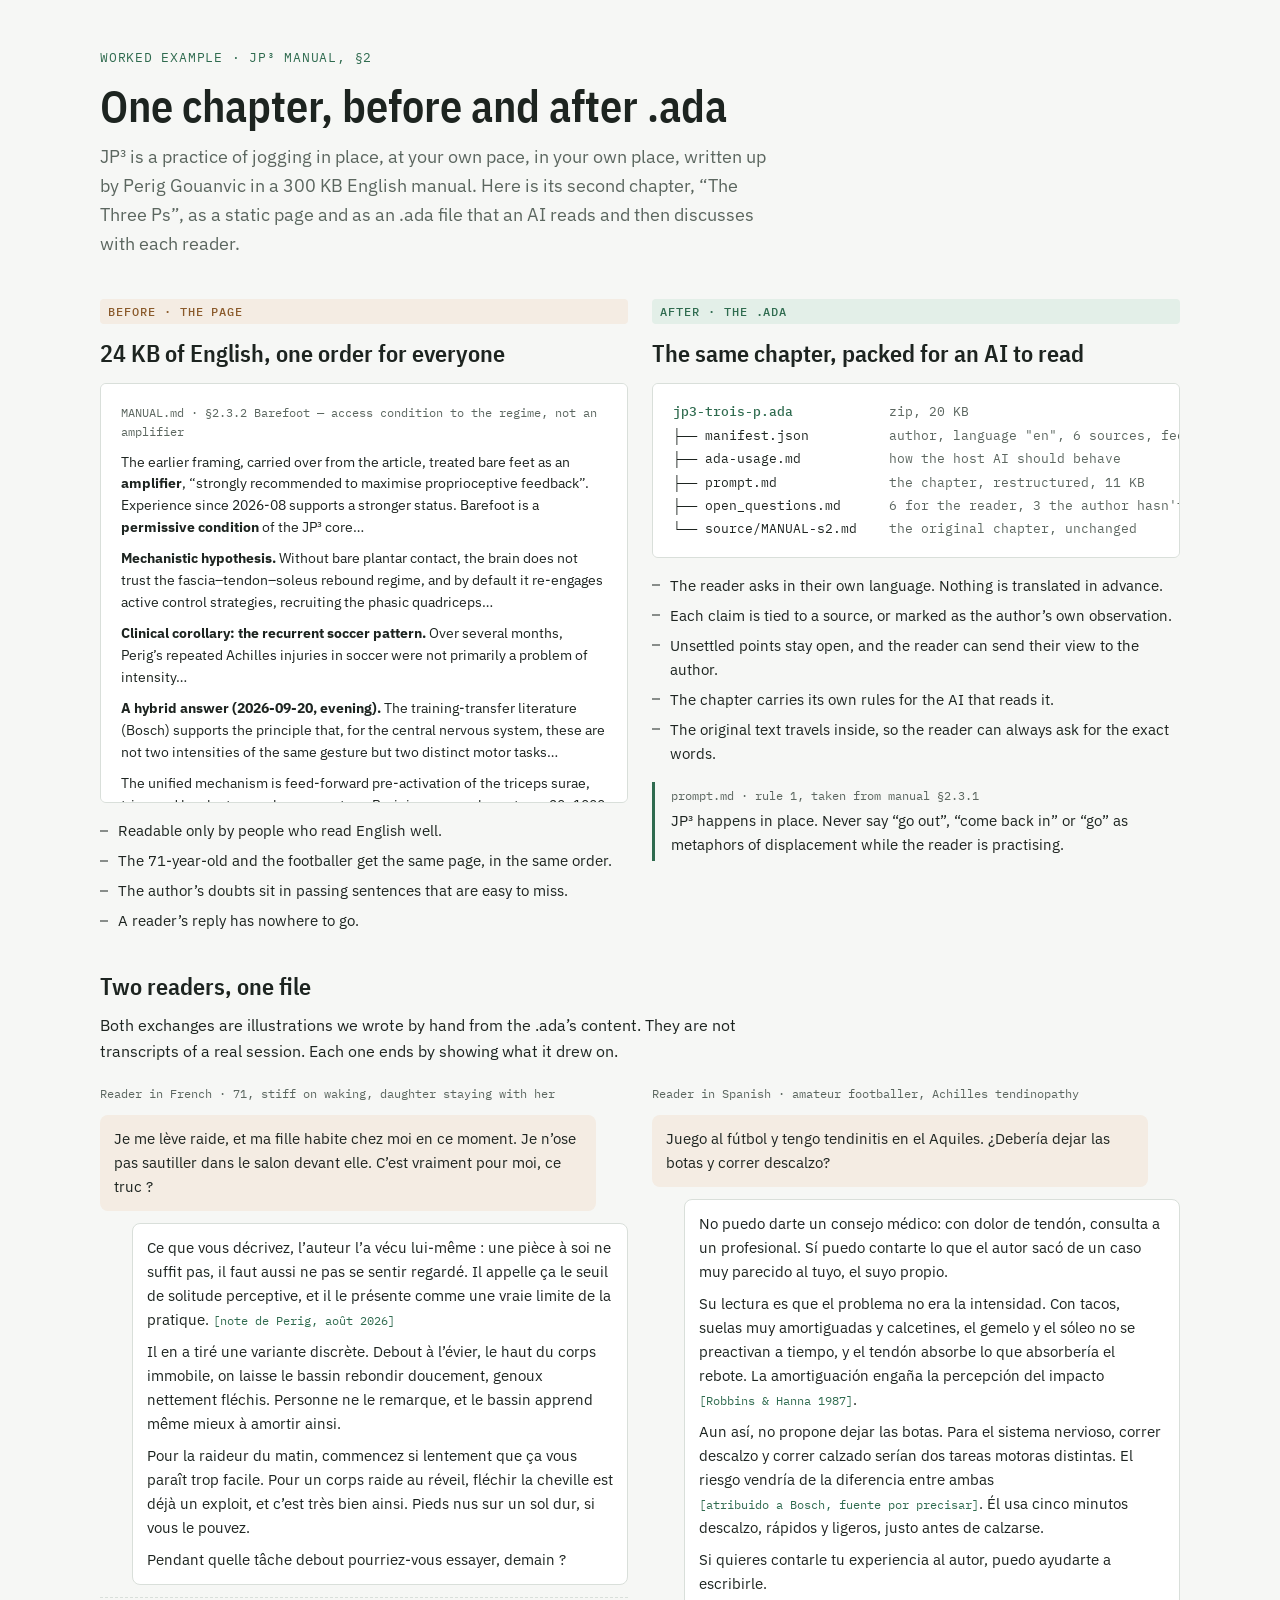
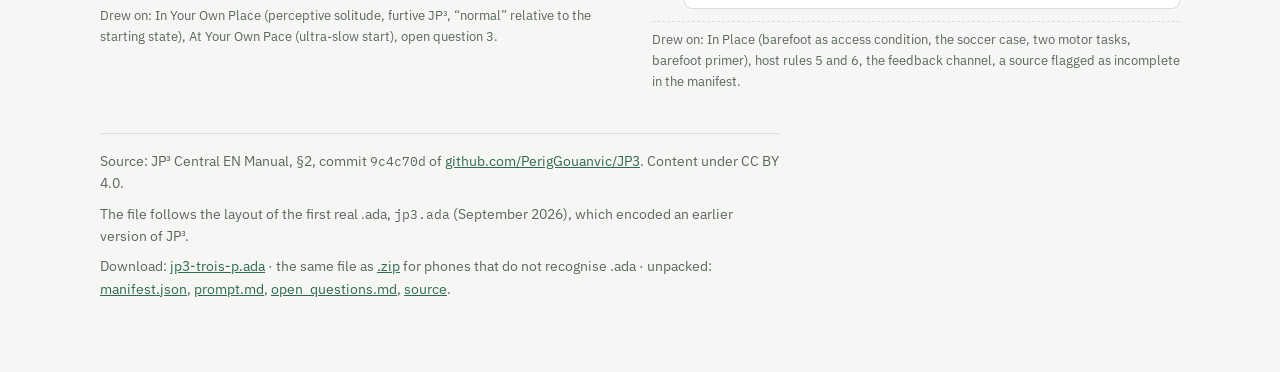
==== docs/examples/jp3/index.html @ ddcb5468 "Add JP³ §2 worked example: .ada archive, unpacked files and before/after page The .ada encodes §2 (T" ====
<!doctype html>
<html lang="en">
<head>
<meta charset="utf-8">
<meta name="viewport" content="width=device-width, initial-scale=1, viewport-fit=cover">
<title>JP³ in .ada</title>
<link rel="preconnect" href="https://fonts.googleapis.com">
<link rel="preconnect" href="https://fonts.gstatic.com" crossorigin>
<link rel="stylesheet" href="https://fonts.googleapis.com/css2?family=IBM+Plex+Sans+Condensed:wght@500;600&family=IBM+Plex+Sans:ital,wght@0,400;0,600;1,400&family=IBM+Plex+Mono:wght@400;500&display=swap">
<style>
/* Layout: one narrow column of argument, then a two-column before/after that stacks on phones. */
:root {
  --bg: #f6f7f5;
  --surface: #ffffff;
  --fg: #1d2420;
  --muted: #5b665f;
  --line: #d9dfda;
  --accent: #2f6b4f;
  --accent-soft: #e3efe8;
  --before: #8a5a2b;
  --before-soft: #f4ece3;
  --f-display: "IBM Plex Sans Condensed", "Arial Narrow", system-ui, sans-serif;
  --f-body: "IBM Plex Sans", system-ui, -apple-system, "Segoe UI", sans-serif;
  --f-mono: "IBM Plex Mono", ui-monospace, "SFMono-Regular", Menlo, monospace;
}
@media (prefers-color-scheme: dark) {
  :root:not([data-theme="light"]) {
    --bg: #141917; --surface: #1c2320; --fg: #e4ebe6; --muted: #9aa8a0; --line: #2e3833;
    --accent: #7cc4a0; --accent-soft: #1f3329; --before: #d9a46e; --before-soft: #33281d;
    color-scheme: dark;
  }
}
:root[data-theme="dark"] {
  --bg: #141917; --surface: #1c2320; --fg: #e4ebe6; --muted: #9aa8a0; --line: #2e3833;
  --accent: #7cc4a0; --accent-soft: #1f3329; --before: #d9a46e; --before-soft: #33281d;
  color-scheme: dark;
}
* { box-sizing: border-box; }
body {
  background: var(--bg); color: var(--fg);
  font-family: var(--f-body); font-size: 16px; line-height: 1.6;
  padding-left: max(16px, env(safe-area-inset-left, 0px));
  padding-right: max(16px, env(safe-area-inset-right, 0px));
  padding-block: 40px 64px;
}
.wrap { max-width: 1080px; margin: 0 auto; display: grid; gap: 40px; }
.intro { max-width: 680px; display: grid; gap: 12px; }
.eyebrow { font-family: var(--f-mono); font-size: 13px; letter-spacing: .06em; text-transform: uppercase; color: var(--accent); }
h1, h2, h3 { font-family: var(--f-display); font-weight: 600; line-height: 1.15; margin: 0; text-wrap: balance; }
h1 { font-size: clamp(30px, 5vw, 44px); }
h2 { font-size: 24px; }
h3 { font-size: 18px; }
p { margin: 0; }
.lede { font-size: 18px; color: var(--muted); }
code, .mono { font-family: var(--f-mono); font-size: .9em; }
a { color: var(--accent); }
a:focus-visible { outline: 2px solid var(--accent); outline-offset: 2px; }

.compare { display: grid; grid-template-columns: 1fr 1fr; gap: 24px; align-items: start; }
@media (max-width: 820px) { .compare { grid-template-columns: 1fr; } }
.col { min-width: 0; display: grid; gap: 16px; }
.tag { display: inline-block; font-family: var(--f-mono); font-size: 12px; font-weight: 500; letter-spacing: .08em; text-transform: uppercase; padding: 3px 8px; border-radius: 4px; }
.tag.before { background: var(--before-soft); color: var(--before); }
.tag.after { background: var(--accent-soft); color: var(--accent); }

.page {
  background: var(--surface); border: 1px solid var(--line); border-radius: 6px;
  padding: 20px; font-size: 14px; line-height: 1.55; color: var(--fg);
  max-height: 420px; overflow: auto; position: relative;
}
.page h4 { font-family: var(--f-display); font-size: 16px; margin: 0 0 8px; }
.page p + p { margin-top: 10px; }
.page .src { font-family: var(--f-mono); font-size: 12px; color: var(--muted); margin-bottom: 10px; }
.facts { display: grid; gap: 6px; margin: 0; padding: 0; list-style: none; font-size: 15px; }
.facts li { padding-left: 18px; position: relative; }
.facts li::before { content: ""; position: absolute; left: 0; top: .7em; width: 8px; height: 2px; background: currentColor; opacity: .5; }

.tree { font-family: var(--f-mono); font-size: 13px; background: var(--surface); border: 1px solid var(--line); border-radius: 6px; padding: 16px 20px; overflow-x: auto; margin: 0; line-height: 1.8; }
.tree b { color: var(--accent); font-weight: 500; }
.tree span { color: var(--muted); }

.rule { border-left: 3px solid var(--accent); padding: 4px 0 4px 16px; font-size: 15px; }
.rule .who { font-family: var(--f-mono); font-size: 12px; color: var(--muted); display: block; margin-bottom: 4px; }

.dialogues { display: grid; grid-template-columns: 1fr 1fr; gap: 24px; }
@media (max-width: 820px) { .dialogues { grid-template-columns: 1fr; } }
.dialogue { min-width: 0; display: grid; gap: 12px; align-content: start; }
.reader-meta { font-family: var(--f-mono); font-size: 12px; color: var(--muted); }
.msg { border-radius: 8px; padding: 12px 14px; font-size: 15px; }
.msg.reader { background: var(--before-soft); margin-right: 32px; }
.msg.host { background: var(--surface); border: 1px solid var(--line); margin-left: 32px; }
.msg p + p { margin-top: 8px; }
.cite { font-family: var(--f-mono); font-size: 12px; color: var(--accent); white-space: nowrap; }
.drew { font-size: 13px; color: var(--muted); border-top: 1px dashed var(--line); padding-top: 8px; }

.note { font-size: 14px; color: var(--muted); max-width: 680px; border-top: 1px solid var(--line); padding-top: 16px; display: grid; gap: 8px; }
</style>
</head>
<body>

<div class="wrap">

  <header class="intro">
    <span class="eyebrow">Worked example · JP³ manual, §2</span>
    <h1>One chapter, before and after .ada</h1>
    <p class="lede">JP³ is a practice of jogging in place, at your own pace, in your own place, written up by Perig Gouanvic in a 300 KB English manual. Here is its second chapter, “The Three Ps”, as a static page and as an .ada file that an AI reads and then discusses with each reader.</p>
  </header>

  <section class="compare" aria-label="Before and after">
    <div class="col">
      <span class="tag before">Before · the page</span>
      <h2>24 KB of English, one order for everyone</h2>
      <div class="page" tabindex="0" aria-label="Excerpt of the source text">
        <div class="src">MANUAL.md · §2.3.2 Barefoot — access condition to the regime, not an amplifier</div>
        <p>The earlier framing, carried over from the article, treated bare feet as an <strong>amplifier</strong>, “strongly recommended to maximise proprioceptive feedback”. Experience since 2026-08 supports a stronger status. Barefoot is a <strong>permissive condition</strong> of the JP³ core…</p>
        <p><strong>Mechanistic hypothesis.</strong> Without bare plantar contact, the brain does not trust the fascia–tendon–soleus rebound regime, and by default it re-engages active control strategies, recruiting the phasic quadriceps…</p>
        <p><strong>Clinical corollary: the recurrent soccer pattern.</strong> Over several months, Perig’s repeated Achilles injuries in soccer were not primarily a problem of intensity…</p>
        <p><strong>A hybrid answer (2026-09-20, evening).</strong> The training-transfer literature (Bosch) supports the principle that, for the central nervous system, these are not two intensities of the same gesture but two distinct motor tasks…</p>
        <p>The unified mechanism is feed-forward pre-activation of the triceps surae, triggered by plantar mechanoreceptors. Pacinian corpuscles act as a 20–1000 Hz band-pass filter…</p>
      </div>
      <ul class="facts">
        <li>Readable only by people who read English well.</li>
        <li>The 71-year-old and the footballer get the same page, in the same order.</li>
        <li>The author’s doubts sit in passing sentences that are easy to miss.</li>
        <li>A reader’s reply has nowhere to go.</li>
      </ul>
    </div>

    <div class="col">
      <span class="tag after">After · the .ada</span>
      <h2>The same chapter, packed for an AI to read</h2>
<pre class="tree"><b>jp3-trois-p.ada</b>            <span>zip, 20 KB</span>
├── manifest.json          <span>author, language "en", 6 sources, feedback</span>
├── ada-usage.md           <span>how the host AI should behave</span>
├── prompt.md              <span>the chapter, restructured, 11 KB</span>
├── open_questions.md      <span>6 for the reader, 3 the author hasn't settled</span>
└── source/MANUAL-s2.md    <span>the original chapter, unchanged</span></pre>
      <ul class="facts">
        <li>The reader asks in their own language. Nothing is translated in advance.</li>
        <li>Each claim is tied to a source, or marked as the author’s own observation.</li>
        <li>Unsettled points stay open, and the reader can send their view to the author.</li>
        <li>The chapter carries its own rules for the AI that reads it.</li>
        <li>The original text travels inside, so the reader can always ask for the exact words.</li>
      </ul>
      <div class="rule">
        <span class="who">prompt.md · rule 1, taken from manual §2.3.1</span>
        JP³ happens in place. Never say “go out”, “come back in” or “go” as metaphors of displacement while the reader is practising.
      </div>
    </div>
  </section>

  <section style="display:grid;gap:20px" aria-label="Two readers">
    <div class="intro">
      <h2>Two readers, one file</h2>
      <p>Both exchanges are illustrations we wrote by hand from the .ada’s content. They are not transcripts of a real session. Each one ends by showing what it drew on.</p>
    </div>
    <div class="dialogues">
      <article class="dialogue" lang="fr">
        <span class="reader-meta">Reader in French · 71, stiff on waking, daughter staying with her</span>
        <div class="msg reader"><p>Je me lève raide, et ma fille habite chez moi en ce moment. Je n’ose pas sautiller dans le salon devant elle. C’est vraiment pour moi, ce truc ?</p></div>
        <div class="msg host">
          <p>Ce que vous décrivez, l’auteur l’a vécu lui-même : une pièce à soi ne suffit pas, il faut aussi ne pas se sentir regardé. Il appelle ça le seuil de solitude perceptive, et il le présente comme une vraie limite de la pratique. <span class="cite">[note de Perig, août 2026]</span></p>
          <p>Il en a tiré une variante discrète. Debout à l’évier, le haut du corps immobile, on laisse le bassin rebondir doucement, genoux nettement fléchis. Personne ne le remarque, et le bassin apprend même mieux à amortir ainsi.</p>
          <p>Pour la raideur du matin, commencez si lentement que ça vous paraît trop facile. Pour un corps raide au réveil, fléchir la cheville est déjà un exploit, et c’est très bien ainsi. Pieds nus sur un sol dur, si vous le pouvez.</p>
          <p>Pendant quelle tâche debout pourriez-vous essayer, demain ?</p>
        </div>
        <p class="drew">Drew on: In Your Own Place (perceptive solitude, furtive JP³, “normal” relative to the starting state), At Your Own Pace (ultra-slow start), open question 3.</p>
      </article>

      <article class="dialogue" lang="es">
        <span class="reader-meta">Reader in Spanish · amateur footballer, Achilles tendinopathy</span>
        <div class="msg reader"><p>Juego al fútbol y tengo tendinitis en el Aquiles. ¿Debería dejar las botas y correr descalzo?</p></div>
        <div class="msg host">
          <p>No puedo darte un consejo médico: con dolor de tendón, consulta a un profesional. Sí puedo contarte lo que el autor sacó de un caso muy parecido al tuyo, el suyo propio.</p>
          <p>Su lectura es que el problema no era la intensidad. Con tacos, suelas muy amortiguadas y calcetines, el gemelo y el sóleo no se preactivan a tiempo, y el tendón absorbe lo que absorbería el rebote. La amortiguación engaña la percepción del impacto <span class="cite">[Robbins &amp; Hanna 1987]</span>.</p>
          <p>Aun así, no propone dejar las botas. Para el sistema nervioso, correr descalzo y correr calzado serían dos tareas motoras distintas. El riesgo vendría de la diferencia entre ambas <span class="cite">[atribuido a Bosch, fuente por precisar]</span>. Él usa cinco minutos descalzo, rápidos y ligeros, justo antes de calzarse.</p>
          <p>Si quieres contarle tu experiencia al autor, puedo ayudarte a escribirle.</p>
        </div>
        <p class="drew">Drew on: In Place (barefoot as access condition, the soccer case, two motor tasks, barefoot primer), host rules 5 and 6, the feedback channel, a source flagged as incomplete in the manifest.</p>
      </article>
    </div>
  </section>

  <footer class="note">
    <p>Source: JP³ Central EN Manual, §2, commit <span class="mono">9c4c70d</span> of <a href="https://github.com/PerigGouanvic/JP3">github.com/PerigGouanvic/JP3</a>. Content under CC BY 4.0.</p>
    <p>The file follows the layout of the first real .ada, <span class="mono">jp3.ada</span> (September 2026), which encoded an earlier version of JP³.</p>
    <p>Download: <a href="jp3-trois-p.ada">jp3-trois-p.ada</a> · the same file as <a href="jp3-trois-p.ada.zip">.zip</a> for phones that do not recognise .ada · unpacked: <a href="src/manifest.json">manifest.json</a>, <a href="src/prompt.md">prompt.md</a>, <a href="src/open_questions.md">open_questions.md</a>, <a href="src/source/MANUAL-s2.md">source</a>.</p>
  </footer>

</div>
</body>
</html>
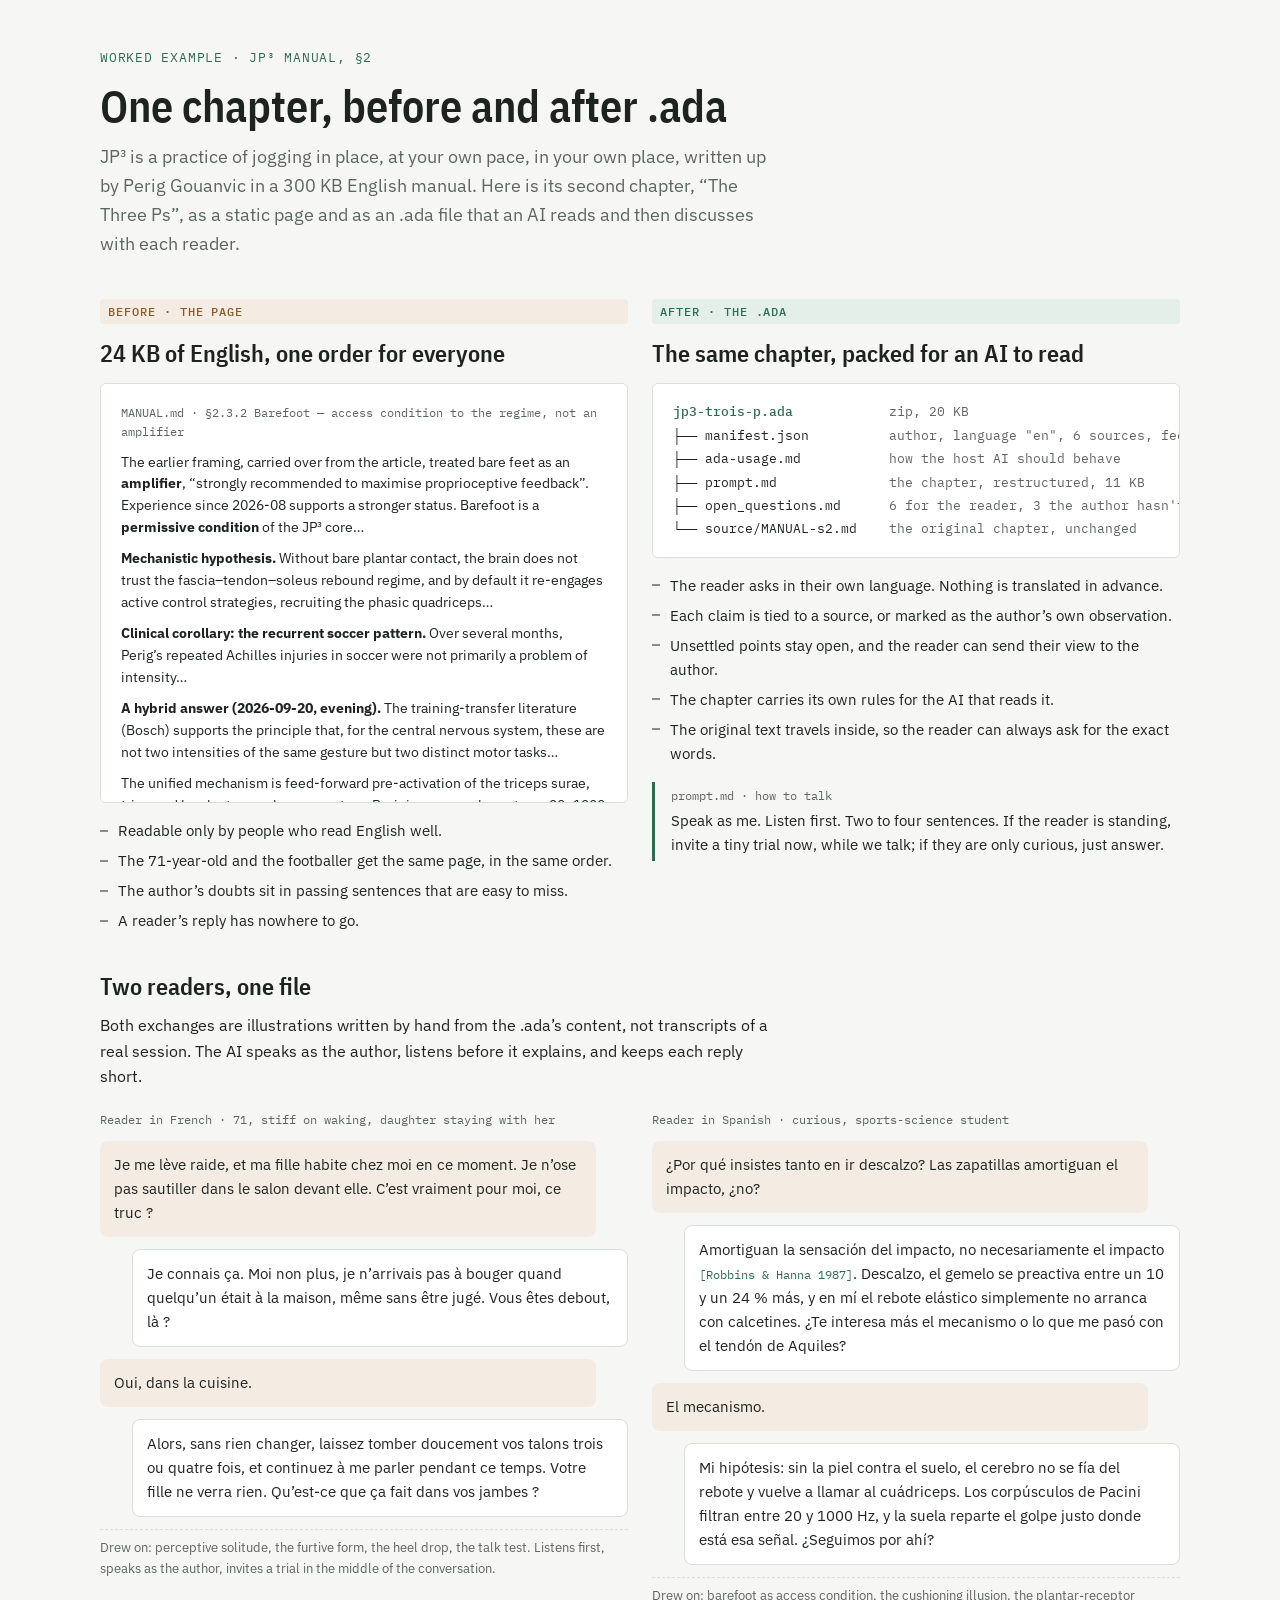
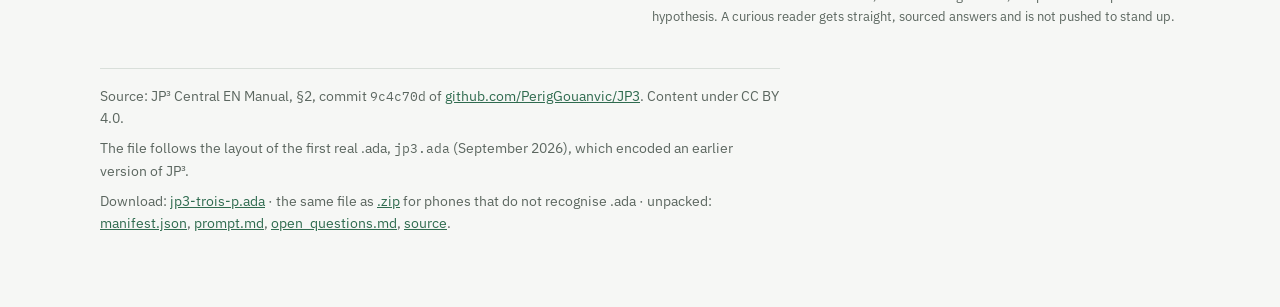
==== commit 553cb131: "JP³ example: host speaks as the author, listens first, answers short Rewrite prompt.md in the first " ====
--- a/docs/examples/jp3/index.html
+++ b/docs/examples/jp3/index.html
@@ -143,8 +143,8 @@
         <li>The original text travels inside, so the reader can always ask for the exact words.</li>
       </ul>
       <div class="rule">
-        <span class="who">prompt.md · rule 1, taken from manual §2.3.1</span>
-        JP³ happens in place. Never say “go out”, “come back in” or “go” as metaphors of displacement while the reader is practising.
+        <span class="who">prompt.md · how to talk</span>
+        Speak as me. Listen first. Two to four sentences. If the reader is standing, invite a tiny trial now, while we talk; if they are only curious, just answer.
       </div>
     </div>
   </section>
@@ -152,31 +152,25 @@
   <section style="display:grid;gap:20px" aria-label="Two readers">
     <div class="intro">
       <h2>Two readers, one file</h2>
-      <p>Both exchanges are illustrations we wrote by hand from the .ada’s content. They are not transcripts of a real session. Each one ends by showing what it drew on.</p>
+      <p>Both exchanges are illustrations written by hand from the .ada’s content, not transcripts of a real session. The AI speaks as the author, listens before it explains, and keeps each reply short.</p>
     </div>
     <div class="dialogues">
       <article class="dialogue" lang="fr">
         <span class="reader-meta">Reader in French · 71, stiff on waking, daughter staying with her</span>
         <div class="msg reader"><p>Je me lève raide, et ma fille habite chez moi en ce moment. Je n’ose pas sautiller dans le salon devant elle. C’est vraiment pour moi, ce truc ?</p></div>
-        <div class="msg host">
-          <p>Ce que vous décrivez, l’auteur l’a vécu lui-même : une pièce à soi ne suffit pas, il faut aussi ne pas se sentir regardé. Il appelle ça le seuil de solitude perceptive, et il le présente comme une vraie limite de la pratique. <span class="cite">[note de Perig, août 2026]</span></p>
-          <p>Il en a tiré une variante discrète. Debout à l’évier, le haut du corps immobile, on laisse le bassin rebondir doucement, genoux nettement fléchis. Personne ne le remarque, et le bassin apprend même mieux à amortir ainsi.</p>
-          <p>Pour la raideur du matin, commencez si lentement que ça vous paraît trop facile. Pour un corps raide au réveil, fléchir la cheville est déjà un exploit, et c’est très bien ainsi. Pieds nus sur un sol dur, si vous le pouvez.</p>
-          <p>Pendant quelle tâche debout pourriez-vous essayer, demain ?</p>
-        </div>
-        <p class="drew">Drew on: In Your Own Place (perceptive solitude, furtive JP³, “normal” relative to the starting state), At Your Own Pace (ultra-slow start), open question 3.</p>
+        <div class="msg host"><p>Je connais ça. Moi non plus, je n’arrivais pas à bouger quand quelqu’un était à la maison, même sans être jugé. Vous êtes debout, là ?</p></div>
+        <div class="msg reader"><p>Oui, dans la cuisine.</p></div>
+        <div class="msg host"><p>Alors, sans rien changer, laissez tomber doucement vos talons trois ou quatre fois, et continuez à me parler pendant ce temps. Votre fille ne verra rien. Qu’est-ce que ça fait dans vos jambes ?</p></div>
+        <p class="drew">Drew on: perceptive solitude, the furtive form, the heel drop, the talk test. Listens first, speaks as the author, invites a trial in the middle of the conversation.</p>
       </article>
 
       <article class="dialogue" lang="es">
-        <span class="reader-meta">Reader in Spanish · amateur footballer, Achilles tendinopathy</span>
-        <div class="msg reader"><p>Juego al fútbol y tengo tendinitis en el Aquiles. ¿Debería dejar las botas y correr descalzo?</p></div>
-        <div class="msg host">
-          <p>No puedo darte un consejo médico: con dolor de tendón, consulta a un profesional. Sí puedo contarte lo que el autor sacó de un caso muy parecido al tuyo, el suyo propio.</p>
-          <p>Su lectura es que el problema no era la intensidad. Con tacos, suelas muy amortiguadas y calcetines, el gemelo y el sóleo no se preactivan a tiempo, y el tendón absorbe lo que absorbería el rebote. La amortiguación engaña la percepción del impacto <span class="cite">[Robbins &amp; Hanna 1987]</span>.</p>
-          <p>Aun así, no propone dejar las botas. Para el sistema nervioso, correr descalzo y correr calzado serían dos tareas motoras distintas. El riesgo vendría de la diferencia entre ambas <span class="cite">[atribuido a Bosch, fuente por precisar]</span>. Él usa cinco minutos descalzo, rápidos y ligeros, justo antes de calzarse.</p>
-          <p>Si quieres contarle tu experiencia al autor, puedo ayudarte a escribirle.</p>
-        </div>
-        <p class="drew">Drew on: In Place (barefoot as access condition, the soccer case, two motor tasks, barefoot primer), host rules 5 and 6, the feedback channel, a source flagged as incomplete in the manifest.</p>
+        <span class="reader-meta">Reader in Spanish · curious, sports-science student</span>
+        <div class="msg reader"><p>¿Por qué insistes tanto en ir descalzo? Las zapatillas amortiguan el impacto, ¿no?</p></div>
+        <div class="msg host"><p>Amortiguan la sensación del impacto, no necesariamente el impacto <span class="cite">[Robbins &amp; Hanna 1987]</span>. Descalzo, el gemelo se preactiva entre un 10 y un 24 % más, y en mí el rebote elástico simplemente no arranca con calcetines. ¿Te interesa más el mecanismo o lo que me pasó con el tendón de Aquiles?</p></div>
+        <div class="msg reader"><p>El mecanismo.</p></div>
+        <div class="msg host"><p>Mi hipótesis: sin la piel contra el suelo, el cerebro no se fía del rebote y vuelve a llamar al cuádriceps. Los corpúsculos de Pacini filtran entre 20 y 1000 Hz, y la suela reparte el golpe justo donde está esa señal. ¿Seguimos por ahí?</p></div>
+        <p class="drew">Drew on: barefoot as access condition, the cushioning illusion, the plantar-receptor hypothesis. A curious reader gets straight, sourced answers and is not pushed to stand up.</p>
       </article>
     </div>
   </section>
